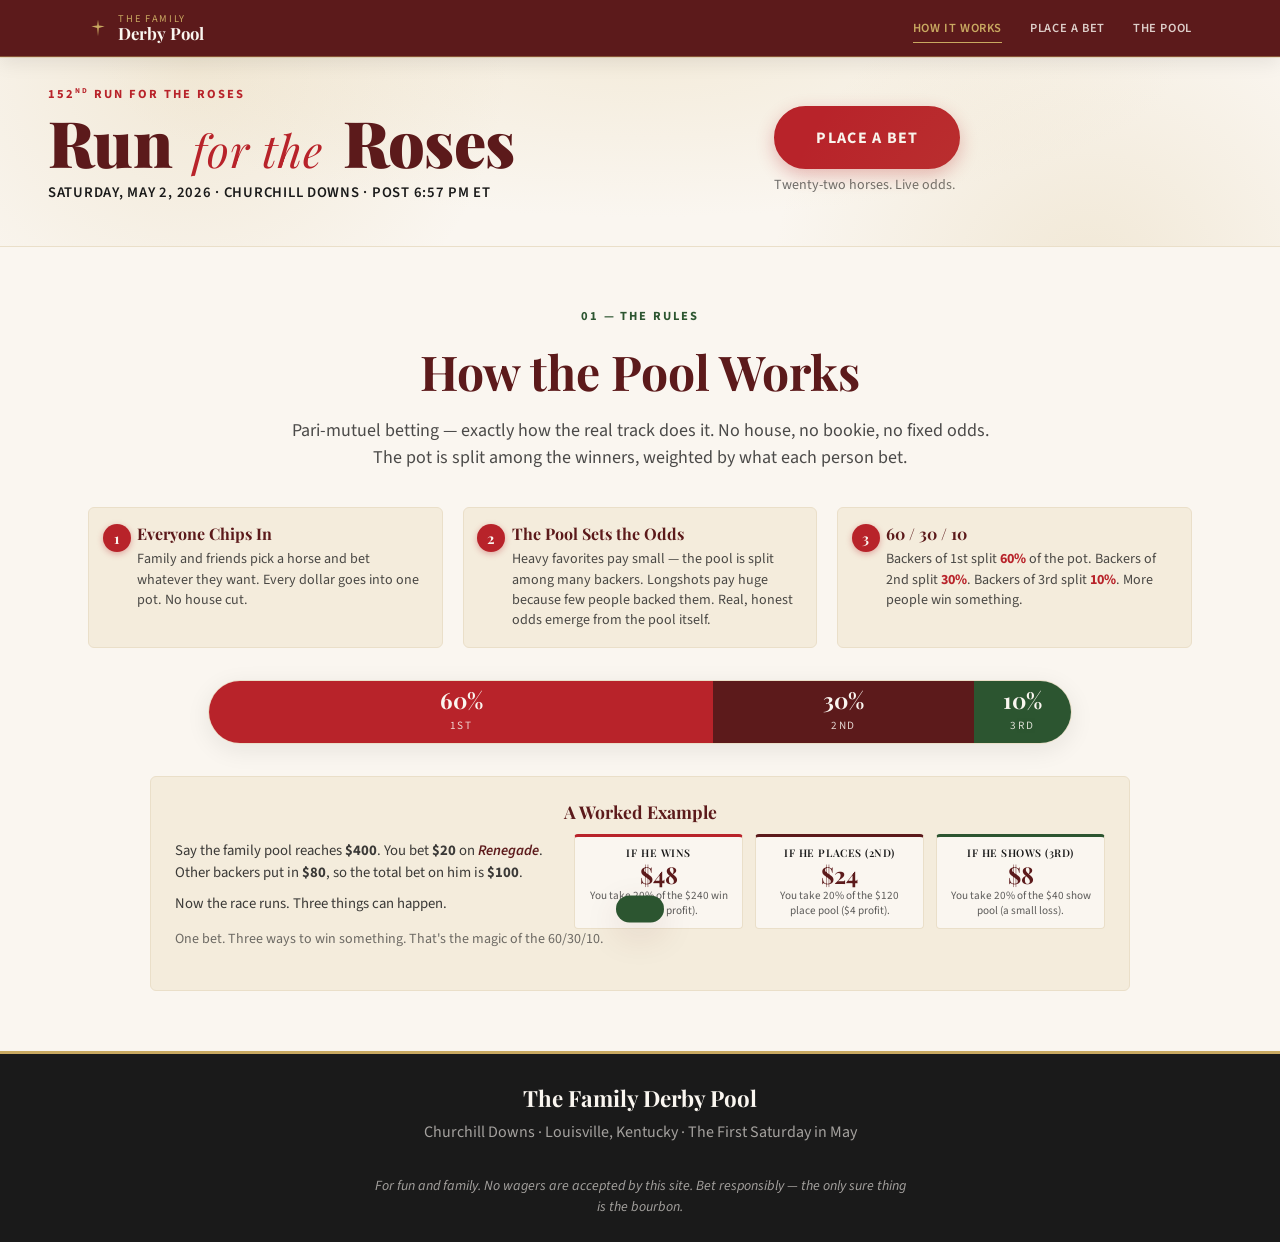
==== index.html @ ee09a015 "Initial commit: 152nd Run for the Roses family pool Three-page site for friends and family to bet on" ====
<!DOCTYPE html>
<html lang="en">
<head>
  <meta charset="UTF-8" />
  <meta name="viewport" content="width=device-width, initial-scale=1.0" />
  <title>The Family Derby Pool · 152nd Run for the Roses</title>
  <meta name="description" content="The Family &amp; Friends Kentucky Derby pool. Pari-mutuel betting with a 60/30/10 split across win, place, and show." />
  <link rel="preconnect" href="https://fonts.googleapis.com" />
  <link rel="preconnect" href="https://fonts.gstatic.com" crossorigin />
  <link
    href="https://fonts.googleapis.com/css2?family=Playfair+Display:ital,wght@0,400;0,700;0,900;1,400&family=Source+Sans+3:wght@400;600;700&display=swap"
    rel="stylesheet"
  />
  <link rel="stylesheet" href="styles.css" />
</head>
<body data-page="how">
  <header class="site-nav">
    <div class="nav-inner">
      <a href="index.html" class="brand" aria-label="Family Derby Pool home">
        <span class="brand-mark" aria-hidden="true">
          <svg viewBox="0 0 24 24" width="20" height="20"><path d="M12 2 L13 9 L20 10 L13 12 L12 22 L11 12 L4 10 L11 9 Z" fill="currentColor"/></svg>
        </span>
        <span class="brand-text">
          <span class="brand-line-1">The Family</span>
          <span class="brand-line-2">Derby Pool</span>
        </span>
      </a>
      <nav class="primary-nav">
        <a href="index.html" aria-current="page">How It Works</a>
        <a href="field.html">Place a Bet</a>
        <a href="pool.html">The Pool</a>
      </nav>
    </div>
  </header>

  <main id="top">
    <section class="hero">
      <div class="hero-inner">
        <div class="hero-text">
          <p class="eyebrow">152<sup>nd</sup> Run for the Roses</p>
          <h1 class="hero-title">Run <span class="hero-amp">for the</span> Roses</h1>
          <p class="hero-sub">Saturday, May 2, 2026 · Churchill Downs · Post 6:57 PM ET</p>
        </div>
        <aside class="hero-aside">
          <a href="field.html" class="btn btn-primary btn-hero-cta">Place a Bet</a>
          <p class="muted small hero-cta-sub">Twenty-two horses. Live odds.</p>
        </aside>
      </div>
    </section>

    <section id="how-it-works" class="section how-it-works">
      <div class="section-head">
        <p class="kicker">01 — The Rules</p>
        <h2>How the Pool Works</h2>
        <p class="lede">Pari-mutuel betting — exactly how the real track does it. No house, no bookie, no fixed odds. The pot is split among the winners, weighted by what each person bet.</p>
      </div>

      <div class="explainer-grid">
        <article class="explainer-card">
          <span class="step-num">1</span>
          <h3>Everyone Chips In</h3>
          <p>Family and friends pick a horse and bet whatever they want. Every dollar goes into one pot. No house cut.</p>
        </article>
        <article class="explainer-card">
          <span class="step-num">2</span>
          <h3>The Pool Sets the Odds</h3>
          <p>Heavy favorites pay small — the pool is split among many backers. Longshots pay huge because few people backed them. Real, honest odds emerge from the pool itself.</p>
        </article>
        <article class="explainer-card">
          <span class="step-num">3</span>
          <h3>60 / 30 / 10</h3>
          <p>Backers of 1st split <strong>60%</strong> of the pot. Backers of 2nd split <strong>30%</strong>. Backers of 3rd split <strong>10%</strong>. More people win something.</p>
        </article>
      </div>

      <div class="split-viz" aria-hidden="true">
        <div class="split-bar">
          <div class="split-seg seg-win">  <span>60%</span><em>1st</em></div>
          <div class="split-seg seg-place"><span>30%</span><em>2nd</em></div>
          <div class="split-seg seg-show"> <span>10%</span><em>3rd</em></div>
        </div>
      </div>

      <div class="worked-example">
        <h3>A Worked Example</h3>
        <div class="example-grid">
          <div class="example-text">
            <p>Say the family pool reaches <strong>$400</strong>. You bet <strong>$20</strong> on <em>Renegade</em>. Other backers put in <strong>$80</strong>, so the total bet on him is <strong>$100</strong>.</p>
            <p class="muted">Now the race runs. Three things can happen.</p>
          </div>
          <div class="example-cards">
            <div class="result-card win">
              <h4>If he wins</h4>
              <p class="result-amount">$48</p>
              <p class="result-detail">You take 20% of the $240 win pool ($28 profit).</p>
            </div>
            <div class="result-card place">
              <h4>If he places (2nd)</h4>
              <p class="result-amount">$24</p>
              <p class="result-detail">You take 20% of the $120 place pool ($4 profit).</p>
            </div>
            <div class="result-card show">
              <h4>If he shows (3rd)</h4>
              <p class="result-amount">$8</p>
              <p class="result-detail">You take 20% of the $40 show pool (a small loss).</p>
            </div>
          </div>
        </div>
        <p class="muted small">One bet. Three ways to win something. That's the magic of the 60/30/10.</p>
      </div>

    </section>
  </main>

  <footer class="site-footer">
    <div class="footer-inner">
      <div class="footer-brand">
        <p class="footer-title">The Family Derby Pool</p>
        <p class="muted">Churchill Downs · Louisville, Kentucky · The First Saturday in May</p>
      </div>
      <p class="muted small footer-fine">For fun and family. No wagers are accepted by this site. Bet responsibly — the only sure thing is the bourbon.</p>
    </div>
  </footer>

  <div class="toast" id="toast" role="status" aria-live="polite"></div>

  <script src="script.js"></script>
</body>
</html>
---- styles.css ----
/* ==========================================================================
   The Family Derby Pool — styles
   Brand tokens from the Kentucky Derby Style Guide v1.0
   ========================================================================== */

:root {
  --derby-red:   #B8232A;
  --burgundy:    #5C1A1B;
  --champagne:   #C9A961;
  --bluegrass:   #2C5530;
  --cream:       #FAF6F0;
  --charcoal:    #1A1A1A;

  --cream-warm:  #F4ECDC;
  --cream-edge:  #EADFC9;
  --champagne-soft: #E8D9A8;

  --serif:  "Playfair Display", "Times New Roman", serif;
  --sans:   "Source Sans 3", "Source Sans Pro", -apple-system, BlinkMacSystemFont, "Segoe UI", sans-serif;

  --shadow-soft: 0 6px 24px rgba(26, 26, 26, 0.08);
  --shadow-card: 0 12px 36px rgba(92, 26, 27, 0.12);

  --r-pill: 999px;
  --r-card: 6px;
  --tracking-caps: 0.05em;
  --tracking-wide: 0.16em;

  --container: 1200px;
}

/* --- Reset --------------------------------------------------------------- */
* { box-sizing: border-box; }
*::before, *::after { box-sizing: border-box; }
html, body { margin: 0; padding: 0; }
img, svg { display: block; max-width: 100%; }
button { font: inherit; cursor: pointer; }
input, select, textarea { font: inherit; color: inherit; }
a { color: inherit; }
[hidden] { display: none !important; }

html { scroll-behavior: smooth; }

body {
  font-family: var(--sans);
  font-size: 16px;
  line-height: 1.5;
  color: var(--charcoal);
  background: var(--cream);
  -webkit-font-smoothing: antialiased;
  -moz-osx-font-smoothing: grayscale;
}

/* --- Type ---------------------------------------------------------------- */
h1, h2, h3, h4 {
  font-family: var(--serif);
  font-weight: 700;
  color: var(--burgundy);
  margin: 0;
  line-height: 1.15;
}
h1 { font-size: clamp(3rem, 8vw, 6.5rem); }
h2 { font-size: clamp(1.75rem, 4vw, 3rem); line-height: 1.25; }
h3 { font-size: clamp(1.25rem, 2vw, 1.6rem); line-height: 1.3; }
h4 { font-size: 1.1rem; }

p { margin: 0 0 1rem; }

.eyebrow,
.kicker {
  font-family: var(--sans);
  font-weight: 700;
  font-size: 0.78rem;
  letter-spacing: var(--tracking-wide);
  text-transform: uppercase;
  color: var(--derby-red);
  margin: 0 0 1rem;
}

.kicker { color: var(--bluegrass); }

.muted   { color: rgba(26, 26, 26, 0.62); }
.small   { font-size: 0.875rem; line-height: 1.5; }

/* --- Layout helpers ------------------------------------------------------ */
.section {
  padding: clamp(2.25rem, 5vw, 3.75rem) clamp(1.25rem, 4vw, 3rem);
  max-width: var(--container);
  margin: 0 auto;
}
.section-head {
  max-width: 720px;
  margin: 0 auto clamp(1.5rem, 3vw, 2.25rem);
  text-align: center;
}
.section-head .lede {
  font-size: 1.125rem;
  color: rgba(26, 26, 26, 0.78);
  margin-top: 1rem;
}
.section-head.light .kicker { color: var(--champagne); }
.section-head.light h2     { color: var(--cream); }
.section-head.light .lede  { color: rgba(250, 246, 240, 0.82); }

/* --- Buttons ------------------------------------------------------------- */
.btn {
  display: inline-flex;
  align-items: center;
  justify-content: center;
  padding: 0.95rem 1.85rem;
  border-radius: var(--r-pill);
  font-family: var(--sans);
  font-weight: 700;
  font-size: 0.875rem;
  letter-spacing: var(--tracking-caps);
  text-transform: uppercase;
  text-decoration: none;
  border: 2px solid transparent;
  transition: transform 120ms ease, background 200ms ease, color 200ms ease, border-color 200ms ease, box-shadow 200ms ease;
  white-space: nowrap;
}
.btn:active { transform: translateY(1px); }

.btn-primary {
  background: var(--derby-red);
  color: var(--cream);
  border-color: var(--derby-red);
}
.btn-primary:hover {
  background: var(--burgundy);
  border-color: var(--burgundy);
  box-shadow: var(--shadow-soft);
}

.btn-secondary {
  background: transparent;
  color: var(--burgundy);
  border-color: var(--burgundy);
}
.btn-secondary:hover {
  background: var(--burgundy);
  color: var(--cream);
}

.btn-ghost {
  background: transparent;
  color: var(--burgundy);
  border-color: rgba(92, 26, 27, 0.25);
}
.btn-ghost:hover {
  border-color: var(--burgundy);
  color: var(--burgundy);
}
.btn-ghost.small {
  padding: 0.55rem 1.1rem;
  font-size: 0.78rem;
}

/* --- Site Nav ------------------------------------------------------------ */
.site-nav {
  position: sticky;
  top: 0;
  z-index: 50;
  background: var(--burgundy);
  color: var(--cream);
  border-bottom: 1px solid rgba(201, 169, 97, 0.4);
  box-shadow: 0 1px 0 rgba(201, 169, 97, 0.25), 0 6px 18px rgba(0,0,0,0.08);
}
.nav-inner {
  max-width: var(--container);
  margin: 0 auto;
  padding: 0.85rem clamp(1rem, 4vw, 3rem);
  display: flex;
  align-items: center;
  justify-content: space-between;
  gap: 1.5rem;
}
.brand {
  display: inline-flex;
  align-items: center;
  gap: 0.65rem;
  text-decoration: none;
  color: var(--cream);
}
.brand-mark {
  color: var(--champagne);
  display: inline-flex;
}
.brand-text {
  display: inline-flex;
  flex-direction: column;
  line-height: 1.05;
}
.brand-line-1 {
  font-family: var(--sans);
  font-size: 0.65rem;
  letter-spacing: var(--tracking-wide);
  text-transform: uppercase;
  color: var(--champagne);
}
.brand-line-2 {
  font-family: var(--serif);
  font-size: 1.05rem;
  font-weight: 700;
}

.primary-nav {
  display: flex;
  gap: 1.75rem;
}
.primary-nav a {
  text-decoration: none;
  font-size: 0.78rem;
  font-weight: 600;
  letter-spacing: var(--tracking-caps);
  text-transform: uppercase;
  color: rgba(250, 246, 240, 0.82);
  position: relative;
  padding: 0.25rem 0;
  transition: color 180ms ease;
}
.primary-nav a:hover { color: var(--champagne); }
.primary-nav a[aria-current="page"] { color: var(--champagne); }
.primary-nav a::after {
  content: "";
  position: absolute;
  left: 0; right: 0;
  bottom: -2px;
  height: 1px;
  background: var(--champagne);
  transform: scaleX(0);
  transform-origin: center;
  transition: transform 200ms ease;
}
.primary-nav a:hover::after,
.primary-nav a[aria-current="page"]::after { transform: scaleX(1); }

@media (max-width: 720px) {
  .primary-nav { display: none; }
}

/* --- Hero ---------------------------------------------------------------- */
.hero {
  position: relative;
  background: radial-gradient(ellipse at top, var(--cream-warm) 0%, var(--cream) 60%);
  padding: clamp(1rem, 3vw, 1.75rem) clamp(1.25rem, 4vw, 3rem);
  overflow: hidden;
  border-bottom: 1px solid var(--cream-edge);
}
.hero::before, .hero::after {
  content: "";
  position: absolute;
  pointer-events: none;
  background:
    radial-gradient(circle at center, rgba(201, 169, 97, 0.18) 0%, transparent 70%);
  width: 50vw;
  height: 50vw;
  border-radius: 50%;
}
.hero::before { top: -25vw; left: -10vw; }
.hero::after  { bottom: -28vw; right: -10vw; }

.hero-inner {
  position: relative;
  max-width: var(--container);
  margin: 0 auto;
  display: grid;
  grid-template-columns: 1fr;
  gap: 1.25rem;
  align-items: center;
  text-align: center;
}
@media (min-width: 760px) {
  .hero-inner {
    grid-template-columns: 1.5fr 1fr;
    gap: 2.5rem;
    text-align: left;
  }
  .hero-text { text-align: left; }
  .hero-aside { text-align: center; }
}
.hero .eyebrow { color: var(--derby-red); margin-bottom: 0.4rem; }
.hero .eyebrow sup { font-size: 0.6em; vertical-align: super; }

.hero-title {
  font-family: var(--serif);
  font-weight: 900;
  font-size: clamp(2.25rem, 6vw, 4rem);
  line-height: 1;
  color: var(--burgundy);
  letter-spacing: -0.01em;
  margin: 0;
}
.hero-amp {
  font-style: italic;
  font-weight: 400;
  color: var(--derby-red);
  font-size: 0.7em;
  letter-spacing: 0.02em;
  display: inline-block;
  padding: 0 0.15em;
}

.hero-sub {
  font-family: var(--sans);
  font-size: clamp(0.78rem, 1.3vw, 0.92rem);
  letter-spacing: var(--tracking-caps);
  text-transform: uppercase;
  color: var(--charcoal);
  font-weight: 600;
  margin: 0.5rem 0 0.85rem;
}

/* Ornament */
.ornament {
  display: inline-flex;
  align-items: center;
  gap: 0.75rem;
  margin: 1.5rem auto 0;
  color: var(--champagne);
}
.ornament span {
  display: block;
  width: 60px;
  height: 1px;
  background: currentColor;
}
.ornament i {
  display: block;
  width: 6px;
  height: 6px;
  background: currentColor;
  border-radius: 50%;
  transform: rotate(45deg);
}

/* Countdown */
.countdown {
  display: inline-flex;
  gap: 0.25rem;
  padding: 0.45rem 0.6rem;
  background: var(--burgundy);
  color: var(--cream);
  border-radius: 4px;
  border: 1px solid var(--champagne);
}
.cd-cell {
  min-width: 38px;
  text-align: center;
  padding: 0.05rem 0.4rem;
  border-right: 1px solid rgba(201, 169, 97, 0.35);
}
.cd-cell:last-child { border-right: none; }
.cd-num {
  display: block;
  font-family: var(--serif);
  font-weight: 700;
  font-size: 1.25rem;
  color: var(--champagne);
  font-variant-numeric: tabular-nums;
  line-height: 1;
}
.cd-label {
  display: block;
  font-size: 0.55rem;
  font-weight: 600;
  letter-spacing: var(--tracking-wide);
  text-transform: uppercase;
  color: rgba(250, 246, 240, 0.7);
  margin-top: 0.2rem;
}
.post-time {
  font-size: 0.68rem;
  letter-spacing: var(--tracking-wide);
  text-transform: uppercase;
  color: var(--bluegrass);
  font-weight: 700;
  margin: 0.4rem 0 0;
}

.cta-row {
  display: inline-flex;
  flex-wrap: wrap;
  gap: 0.85rem;
  justify-content: center;
}

/* Hero right-column CTA (replaces countdown) */
.hero-aside { display: flex; flex-direction: column; align-items: center; gap: 0.4rem; }
.btn-hero-cta {
  font-size: 1rem;
  padding: 1.1rem 2.5rem;
  letter-spacing: 0.08em;
  box-shadow: 0 6px 18px rgba(184, 35, 42, 0.3);
}
.btn-hero-cta:hover { box-shadow: 0 8px 22px rgba(184, 35, 42, 0.4); }
.hero-cta-sub { margin: 0; }
@media (min-width: 760px) {
  .hero-aside { align-items: flex-start; }
}

/* --- Event strip (slim sub-page banner) -------------------------------- */
.event-strip {
  background: var(--burgundy);
  color: var(--champagne);
  text-align: center;
  margin: 0;
  padding: 0.45rem 1rem;
  font-size: 0.7rem;
  font-weight: 700;
  letter-spacing: var(--tracking-wide);
  text-transform: uppercase;
  border-bottom: 1px solid rgba(201, 169, 97, 0.5);
}
.event-strip sup { font-size: 0.7em; }

.pane-title {
  font-family: var(--serif);
  font-size: 1.5rem;
  font-weight: 700;
  color: var(--burgundy);
  margin: 0 0 0.85rem;
  line-height: 1.1;
}
.pane-title .pane-sub {
  font-family: var(--sans);
  font-size: 0.78rem;
  font-weight: 600;
  color: rgba(26, 26, 26, 0.55);
  letter-spacing: 0;
  text-transform: none;
  display: block;
  margin-top: 0.15rem;
}

/* --- Pool page layout --------------------------------------------------- */
.pool-section { background: var(--cream); }
.pool-inner {
  max-width: 980px;
  margin: 0 auto;
  padding: clamp(1rem, 3vw, 1.75rem) clamp(1rem, 3vw, 2rem);
}
.pool-head {
  margin-bottom: 1rem;
  display: flex;
  flex-direction: column;
  gap: 0.2rem;
}
.pool-head h1 {
  font-family: var(--serif);
  font-weight: 700;
  font-size: clamp(1.6rem, 3vw, 2.1rem);
  color: var(--burgundy);
  margin: 0;
  line-height: 1.1;
}
.pool-head .muted { margin: 0; }

.ledger-head {
  display: flex;
  align-items: center;
  justify-content: space-between;
  gap: 0.75rem;
  flex-wrap: wrap;
  margin-bottom: 0.65rem;
}
.ledger-head h2 {
  font-family: var(--serif);
  font-size: 1.15rem;
  font-weight: 700;
  color: var(--burgundy);
  margin: 0;
}

/* --- Page header (field.html, pool.html) -------------------------------- */
.page-header {
  background: radial-gradient(ellipse at top, var(--cream-warm) 0%, var(--cream) 70%);
  padding: clamp(1.5rem, 4vw, 2.5rem) clamp(1.25rem, 4vw, 3rem) clamp(1rem, 3vw, 1.75rem);
  text-align: center;
  border-bottom: 1px solid var(--cream-edge);
}
.page-header--compact {
  padding: clamp(1rem, 3vw, 1.75rem) clamp(1.25rem, 4vw, 3rem) clamp(0.75rem, 2vw, 1.25rem);
}
.page-header--compact h1 { font-size: clamp(1.85rem, 4vw, 2.6rem); margin-bottom: 0.4rem; }
.page-header--compact .lede { font-size: 0.95rem; }
.page-header--compact .kicker { margin-bottom: 0.4rem; font-size: 0.7rem; }
.page-header-inner {
  max-width: 720px;
  margin: 0 auto;
}
.page-header .kicker {
  color: var(--derby-red);
  margin-bottom: 0.65rem;
}
.page-header .kicker sup { font-size: 0.6em; vertical-align: super; }
.page-header h1 {
  font-family: var(--serif);
  font-weight: 700;
  font-size: clamp(2.25rem, 5.5vw, 3.5rem);
  line-height: 1.1;
  color: var(--burgundy);
  margin: 0 0 0.85rem;
}
.page-header .lede {
  font-size: clamp(1rem, 1.6vw, 1.125rem);
  color: rgba(26, 26, 26, 0.78);
  margin: 0;
}

/* --- Next-page CTA blocks ----------------------------------------------- */
.next-page-cta {
  text-align: center;
  margin-top: clamp(2.5rem, 6vw, 4rem);
}
.next-page-cta .btn { margin-bottom: 0.65rem; }
.next-page-cta p { margin: 0; }
.next-page-cta .on-dark { color: var(--cream); border-color: rgba(250, 246, 240, 0.5); }
.next-page-cta .on-dark:hover { background: var(--cream); color: var(--burgundy); border-color: var(--cream); }
.next-page-cta p.on-dark { color: rgba(250, 246, 240, 0.62); }

/* --- How it works -------------------------------------------------------- */
.how-it-works { background: var(--cream); }

.explainer-grid {
  display: grid;
  grid-template-columns: repeat(auto-fit, minmax(260px, 1fr));
  gap: 1.25rem;
  margin-bottom: 2rem;
}
.explainer-card {
  position: relative;
  padding: 1rem 1rem 1rem 3rem;
  background: var(--cream-warm);
  border: 1px solid var(--cream-edge);
  border-radius: var(--r-card);
  transition: transform 150ms ease, box-shadow 150ms ease, border-color 150ms ease;
}
.explainer-card:hover {
  transform: translateY(-2px);
  box-shadow: var(--shadow-soft);
  border-color: var(--champagne-soft);
}
.explainer-card .step-num {
  position: absolute;
  top: 1rem;
  left: 0.85rem;
  width: 28px;
  height: 28px;
  border-radius: 50%;
  background: var(--derby-red);
  color: var(--cream);
  display: inline-flex;
  align-items: center;
  justify-content: center;
  font-family: var(--serif);
  font-weight: 700;
  font-size: 0.9rem;
  box-shadow: 0 2px 6px rgba(184, 35, 42, 0.35);
}
.explainer-card h3 {
  margin: 0 0 0.25rem;
  color: var(--burgundy);
  font-size: 1rem;
}
.explainer-card p  { color: rgba(26, 26, 26, 0.78); margin: 0; font-size: 0.88rem; line-height: 1.45; }
.explainer-card strong { color: var(--derby-red); }

/* Split visualization */
.split-viz { margin: 0 auto 2rem; max-width: 880px; padding: 0 0.5rem; }
.split-bar {
  display: flex;
  height: 64px;
  border-radius: var(--r-pill);
  overflow: hidden;
  box-shadow: var(--shadow-soft);
  border: 1px solid var(--cream-edge);
}
.split-seg {
  display: flex;
  flex-direction: column;
  justify-content: center;
  align-items: center;
  color: var(--cream);
  position: relative;
  padding: 0 0.5rem;
  overflow: hidden;
}
.split-seg span {
  font-family: var(--serif);
  font-weight: 700;
  font-size: clamp(1rem, 4vw, 1.4rem);
  line-height: 1;
}
.split-seg em {
  font-style: normal;
  font-size: 0.7rem;
  letter-spacing: var(--tracking-wide);
  text-transform: uppercase;
  margin-top: 0.4rem;
  opacity: 0.85;
}
.seg-win   { flex: 6; background: var(--derby-red); min-width: 70px; }
.seg-place { flex: 3; background: var(--burgundy);  min-width: 60px; }
.seg-show  { flex: 1; background: var(--bluegrass); min-width: 56px; }

/* Worked example */
.worked-example {
  background: var(--cream-warm);
  border: 1px solid var(--cream-edge);
  border-radius: var(--r-card);
  padding: clamp(1rem, 2.5vw, 1.5rem);
  max-width: 980px;
  margin: 0 auto;
}
.worked-example h3 { margin-bottom: 0.65rem; text-align: center; font-size: 1.1rem; }
.example-grid {
  display: grid;
  grid-template-columns: 1fr;
  gap: 0.85rem;
  align-items: center;
}
@media (min-width: 760px) {
  .example-grid { grid-template-columns: 1fr 1.4fr; gap: 1.25rem; }
}
.example-text p { font-size: 0.92rem; color: rgba(26, 26, 26, 0.85); margin-bottom: 0.5rem; }
.example-text em { font-style: italic; color: var(--burgundy); font-weight: 600; }
.example-cards {
  display: grid;
  grid-template-columns: repeat(3, 1fr);
  gap: 0.75rem;
}
@media (max-width: 540px) {
  .example-cards { grid-template-columns: 1fr; }
}
.result-card {
  background: var(--cream);
  border: 1px solid var(--cream-edge);
  border-top: 3px solid var(--charcoal);
  border-radius: 4px;
  padding: 0.6rem 0.65rem;
  text-align: center;
}
.result-card.win   { border-top-color: var(--derby-red); }
.result-card.place { border-top-color: var(--burgundy); }
.result-card.show  { border-top-color: var(--bluegrass); }
.result-card h4 {
  color: var(--charcoal);
  font-size: 0.66rem;
  letter-spacing: var(--tracking-caps);
  text-transform: uppercase;
  font-weight: 600;
  margin-bottom: 0.25rem;
}
.result-amount {
  font-family: var(--serif);
  font-weight: 700;
  font-size: 1.45rem;
  color: var(--burgundy);
  margin: 0.1rem 0 0.2rem;
  font-variant-numeric: tabular-nums;
  line-height: 1;
}
.result-detail {
  font-size: 0.7rem;
  color: rgba(26, 26, 26, 0.7);
  margin: 0;
  line-height: 1.3;
}

/* --- The Field ----------------------------------------------------------- */
.field-section { background: var(--cream); }

.horse-grid {
  display: grid;
  grid-template-columns: repeat(auto-fill, minmax(245px, 1fr));
  gap: 0.85rem;
}
.field-pane .horse-grid {
  grid-template-columns: repeat(auto-fill, minmax(260px, 1fr));
}

.horse-card {
  position: relative;
  background: var(--cream-warm);
  border: 1px solid var(--cream-edge);
  border-radius: var(--r-card);
  padding: 0.7rem 0.85rem;
  transition: transform 150ms ease, box-shadow 150ms ease, border-color 150ms ease, background 150ms ease;
  display: grid;
  grid-template-columns: auto auto 1fr auto auto;
  align-items: center;
  column-gap: 0.65rem;
  row-gap: 0.05rem;
  cursor: pointer;
  user-select: none;
}
.horse-card .horse-name   { grid-column: 3; }
.horse-card .odds-ml      { grid-column: 4; }
.horse-card .odds-live    { grid-column: 5; }
.horse-card .horse-details{ grid-column: 1 / -1; display: none; }
.horse-card.is-picked .horse-details { display: block; }

/* Card details revealed when a card is picked */
.horse-details {
  margin-top: 0.55rem;
  padding-top: 0.55rem;
  border-top: 1px dashed var(--cream-edge);
}
.hd-row { margin: 0 0 0.6rem; }
.hd-row .hd-line {
  font-size: 0.88rem;
  font-weight: 600;
  color: var(--charcoal);
  line-height: 1.3;
}
.hd-row .hd-line .hd-label {
  display: inline-block;
  width: 4.25rem;
  font-family: var(--sans);
  font-size: 0.55rem;
  font-weight: 700;
  letter-spacing: var(--tracking-wide);
  text-transform: uppercase;
  color: rgba(26, 26, 26, 0.55);
  vertical-align: 1px;
  margin-right: 0.25rem;
}
.hd-row .hd-note {
  margin: 0.2rem 0 0 4.5rem;
  font-size: 0.78rem;
  font-weight: 400;
  color: rgba(26, 26, 26, 0.7);
  line-height: 1.45;
}
.hd-funfact {
  margin: 0;
  padding-top: 0.55rem;
  border-top: 1px dashed var(--cream-edge);
  font-size: 0.8rem;
  font-style: italic;
  color: rgba(26, 26, 26, 0.72);
  line-height: 1.45;
}
.hd-funfact {
  font-style: italic;
  color: rgba(26, 26, 26, 0.72);
  margin: 0;
  padding-top: 0.5rem;
  border-top: 1px dashed var(--cream-edge);
}
.hd-label {
  display: inline-block;
  font-family: var(--sans);
  font-size: 0.55rem;
  font-weight: 700;
  letter-spacing: var(--tracking-wide);
  text-transform: uppercase;
  color: rgba(26, 26, 26, 0.55);
  margin-right: 0.4rem;
  vertical-align: 1px;
}
.hd-section {
  margin: 0 0 0.5rem;
  padding-left: 0.65rem;
  border-left: 2px solid var(--cream-edge);
}
.hd-section.hd-likes    { border-left-color: var(--bluegrass); }
.hd-section.hd-concerns { border-left-color: var(--derby-red); }
.hd-section-label {
  display: block;
  font-family: var(--sans);
  font-size: 0.55rem;
  font-weight: 700;
  letter-spacing: var(--tracking-wide);
  text-transform: uppercase;
  margin-bottom: 0.15rem;
}
.hd-likes    .hd-section-label { color: var(--bluegrass); }
.hd-concerns .hd-section-label { color: var(--derby-red); }
.hd-section p {
  margin: 0;
  font-size: 0.8rem;
  line-height: 1.45;
  color: var(--charcoal);
}

/* Inline tag pill on the horse name row (e.g., "Co-second choice") */
.horse-tag {
  display: inline-block;
  margin-left: 0.4rem;
  padding: 0.12rem 0.45rem;
  background: var(--champagne);
  color: var(--charcoal);
  font-family: var(--sans);
  font-size: 0.55rem;
  font-weight: 700;
  letter-spacing: var(--tracking-wide);
  text-transform: uppercase;
  border-radius: var(--r-pill);
  vertical-align: 2px;
  white-space: nowrap;
}

.odds-col {
  display: flex;
  flex-direction: column;
  align-items: center;
  gap: 0.1rem;
  min-width: 46px;
  padding: 0 0.25rem;
}
.odds-col .odds-value {
  font-family: var(--serif);
  font-weight: 700;
  font-size: 1rem;
  line-height: 1;
  font-variant-numeric: tabular-nums;
}
.odds-col .odds-label {
  font-family: var(--sans);
  font-size: 0.55rem;
  font-weight: 700;
  letter-spacing: var(--tracking-wide);
  text-transform: uppercase;
  color: rgba(26, 26, 26, 0.45);
}
.odds-ml { border-right: 1px solid var(--cream-edge); }
.odds-ml .odds-value   { color: var(--derby-red); }
.odds-live .odds-value { color: rgba(26, 26, 26, 0.35); }
.odds-live[data-state="active"]   .odds-value { color: var(--bluegrass); }
.odds-live[data-state="favored"]  .odds-value { color: var(--derby-red); }
.odds-live[data-state="longshot"] .odds-value { color: var(--burgundy); }
.horse-card::after {
  content: "Tap to Pick";
  position: absolute;
  top: -10px;
  left: 0.6rem;
  background: var(--derby-red);
  color: var(--cream);
  font-family: var(--sans);
  font-weight: 700;
  font-size: 0.6rem;
  letter-spacing: var(--tracking-wide);
  text-transform: uppercase;
  padding: 0.2rem 0.55rem;
  border-radius: var(--r-pill);
  opacity: 0;
  transform: translateY(2px);
  transition: opacity 180ms ease, transform 180ms ease;
  pointer-events: none;
  z-index: 2;
}
.horse-card:hover {
  transform: translateY(-2px);
  box-shadow: var(--shadow-card);
  border-color: var(--derby-red);
}
.horse-card:hover::after,
.horse-card:focus-visible::after {
  opacity: 1;
  transform: translateY(0);
}
.horse-card:focus-visible {
  outline: 2px solid var(--derby-red);
  outline-offset: 3px;
}
.horse-card.is-picked {
  border-color: var(--derby-red);
  border-width: 2px;
  padding: calc(0.7rem - 1px) calc(0.85rem - 1px);
  background: linear-gradient(180deg, rgba(184, 35, 42, 0.08), transparent 40%), var(--cream-warm);
}
.horse-card.is-picked::after {
  content: "✓ Picked";
  opacity: 1;
  transform: translateY(0);
  background: var(--bluegrass);
}
.horse-card.is-picked:hover::after { content: "✓ Picked"; }
.horse-card.is-favorite {
  border-color: var(--champagne);
  background:
    linear-gradient(180deg, rgba(201, 169, 97, 0.1), transparent 35%),
    var(--cream-warm);
}
.horse-card.is-favorite::before {
  content: "Morning-Line Favorite";
  position: absolute;
  top: -10px;
  left: 14px;
  background: var(--champagne);
  color: var(--charcoal);
  font-size: 0.6rem;
  font-weight: 700;
  letter-spacing: var(--tracking-wide);
  text-transform: uppercase;
  padding: 0.25rem 0.55rem;
  border-radius: var(--r-pill);
  z-index: 1;
}

.horse-post {
  width: 30px;
  height: 30px;
  display: inline-flex;
  align-items: center;
  justify-content: center;
  background: var(--burgundy);
  color: var(--cream);
  font-family: var(--serif);
  font-weight: 700;
  font-size: 0.95rem;
  border-radius: 4px;
  box-shadow: inset 0 0 0 1px rgba(201, 169, 97, 0.4);
  align-self: center;
}
.horse-silks {
  width: 8px;
  height: 30px;
  border-radius: 2px;
  background: linear-gradient(180deg, var(--silks-a, #ccc) 50%, var(--silks-b, #888) 50%);
  align-self: center;
}
.horse-name {
  font-family: var(--serif);
  font-weight: 700;
  font-size: 1rem;
  line-height: 1.15;
  color: var(--burgundy);
  margin: 0;
}
.horse-credits {
  margin: 0;
  font-size: 0.72rem;
  color: rgba(26, 26, 26, 0.6);
  line-height: 1.2;
  white-space: nowrap;
  overflow: hidden;
  text-overflow: ellipsis;
}
.horse-credits .sep { color: var(--champagne); padding: 0 0.15rem; }

/* Country flag inline next to a name */
.flag {
  display: inline-block;
  font-family: "Apple Color Emoji", "Segoe UI Emoji", "Noto Color Emoji", system-ui, sans-serif;
  font-size: 0.95em;
  vertical-align: -1px;
  margin-right: 0.05em;
  line-height: 1;
}
.horse-odds-stack {
  display: flex;
  flex-direction: column;
  align-items: flex-end;
  gap: 0.15rem;
  flex-shrink: 0;
}
.horse-odds {
  font-family: var(--serif);
  font-weight: 700;
  font-size: 1.1rem;
  color: var(--derby-red);
  font-variant-numeric: tabular-nums;
  white-space: nowrap;
  line-height: 1;
}
.horse-live-odds {
  display: inline-flex;
  align-items: center;
  gap: 0.35rem;
  font-size: 0.66rem;
  white-space: nowrap;
  line-height: 1;
}
.horse-live-odds .live-label {
  font-family: var(--sans);
  font-weight: 700;
  letter-spacing: var(--tracking-wide);
  text-transform: uppercase;
  color: rgba(26, 26, 26, 0.42);
}
.horse-live-odds .live-value {
  font-family: var(--serif);
  font-weight: 700;
  font-size: 0.9rem;
  font-variant-numeric: tabular-nums;
  color: var(--bluegrass);
  letter-spacing: 0;
  text-transform: none;
}
.horse-live-odds[data-state="open"] .live-value    { color: rgba(26, 26, 26, 0.35); }
.horse-live-odds[data-state="favored"] .live-value { color: var(--derby-red); }
.horse-live-odds[data-state="longshot"] .live-value{ color: var(--burgundy); }

.horse-meta {
  margin: 0;
  padding-top: 0.6rem;
  border-top: 1px solid var(--cream-edge);
  display: grid;
  grid-template-columns: auto 1fr;
  gap: 0.15rem 0.75rem;
  font-size: 0.85rem;
}
.horse-meta dt {
  font-size: 0.66rem;
  letter-spacing: var(--tracking-wide);
  text-transform: uppercase;
  color: rgba(26, 26, 26, 0.55);
  font-weight: 600;
  align-self: center;
}
.horse-meta dd {
  margin: 0;
  color: var(--charcoal);
  font-weight: 600;
}

/* --- Bet layout (Place a Bet page: form + field side-by-side) ----------- */
.bet-layout {
  max-width: var(--container);
  margin: 0 auto;
  padding: clamp(1rem, 3vw, 1.75rem) clamp(1rem, 3vw, 2rem) clamp(2rem, 4vw, 3rem);
  display: grid;
  grid-template-columns: 1fr;
  gap: 1.25rem;
  align-items: start;
}
@media (min-width: 720px) {
  .bet-layout {
    grid-template-columns: minmax(300px, 360px) 1fr;
    gap: 1.25rem;
  }
  .bet-pane {
    position: sticky;
    top: 60px; /* below sticky nav + event strip */
    align-self: start;
  }
}

.bet-shell {
  background: var(--cream-warm);
  border: 1px solid var(--cream-edge);
  border-top: 3px solid var(--champagne);
  border-radius: var(--r-card);
  padding: 1.25rem;
  box-shadow: var(--shadow-soft);
}

/* Field pane head (replaces section-head for the right column) */
.field-pane { min-width: 0; }
.pane-head {
  margin-bottom: 1rem;
  padding: 0 0.25rem;
}
.pane-head h2 {
  font-family: var(--serif);
  font-size: clamp(1.25rem, 2.4vw, 1.6rem);
  color: var(--burgundy);
  margin: 0 0 0.25rem;
}
.pane-head p { margin: 0; }

/* Old standalone bet-section, kept for safety if used elsewhere ---------- */
.bet-section {
  background: var(--cream);
}

.bet-form .form-row { margin-bottom: 0.75rem; }
.bet-form .form-row.two {
  display: grid;
  grid-template-columns: 1fr 7rem;
  gap: 0.75rem;
}
@media (max-width: 540px) {
  .bet-form .form-row.two { grid-template-columns: 1fr; }
}

.bet-form label {
  display: flex;
  flex-direction: column;
  gap: 0.4rem;
}
.bet-form .label {
  font-size: 0.7rem;
  font-weight: 700;
  letter-spacing: var(--tracking-wide);
  text-transform: uppercase;
  color: var(--burgundy);
}

.bet-form input[type="text"],
.bet-form input[type="number"],
.bet-form select {
  width: 100%;
  padding: 0.7rem 0.85rem;
  border: 1.5px solid var(--cream-edge);
  border-radius: 4px;
  background: var(--cream);
  font-size: 0.95rem;
  color: var(--charcoal);
  transition: border-color 150ms ease, box-shadow 150ms ease;
}
.bet-form input:focus,
.bet-form select:focus {
  outline: none;
  border-color: var(--derby-red);
  box-shadow: 0 0 0 3px rgba(184, 35, 42, 0.15);
}

.money-input {
  position: relative;
  display: block;
}
.money-mark {
  position: absolute;
  top: 50%;
  left: 1rem;
  transform: translateY(-50%);
  font-weight: 700;
  color: var(--burgundy);
  pointer-events: none;
}
.bet-form .money-input input { padding-left: 2rem; }

/* Bet preview */
.bet-preview {
  margin: 0.85rem 0;
  padding: 0.85rem;
  background: var(--cream);
  border: 1px solid var(--cream-edge);
  border-left: 3px solid var(--champagne);
  border-radius: 4px;
}
.preview-headline {
  margin: 0 0 0.6rem;
  font-family: var(--serif);
  font-weight: 700;
  font-size: 0.95rem;
  color: var(--burgundy);
}
.preview-grid {
  display: grid;
  grid-template-columns: repeat(3, 1fr);
  gap: 0.4rem;
  margin-top: 0.5rem;
}
.preview-cell {
  background: var(--cream-warm);
  border-radius: 4px;
  padding: 0.55rem 0.4rem;
  text-align: center;
  border-top: 2px solid;
}
.preview-cell.win   { border-top-color: var(--derby-red); }
.preview-cell.place { border-top-color: var(--burgundy); }
.preview-cell.show  { border-top-color: var(--bluegrass); }
.preview-cell .pc-label {
  display: block;
  font-size: 0.66rem;
  font-weight: 700;
  letter-spacing: var(--tracking-wide);
  text-transform: uppercase;
  color: rgba(26, 26, 26, 0.6);
  margin-bottom: 0.2rem;
}
.preview-cell .pc-value {
  font-family: var(--serif);
  font-weight: 700;
  font-size: 1.15rem;
  color: var(--burgundy);
  font-variant-numeric: tabular-nums;
  line-height: 1.1;
}
.preview-cell .pc-detail {
  display: block;
  font-size: 0.7rem;
  color: rgba(26, 26, 26, 0.6);
  margin-top: 0.15rem;
}

.bet-actions {
  display: flex;
  flex-wrap: wrap;
  gap: 0.5rem;
  margin-top: 0.75rem;
}
.bet-actions .btn { flex: 1; min-width: 130px; padding: 0.75rem 1rem; font-size: 0.78rem; }

/* --- Pool ---------------------------------------------------------------- */
.pool-section { background: var(--cream); }

.stats-row {
  display: grid;
  grid-template-columns: repeat(4, 1fr);
  gap: 0.65rem;
  margin-bottom: 1.25rem;
}
@media (max-width: 540px) {
  .stats-row { grid-template-columns: repeat(2, 1fr); }
}
.stat-card {
  background: var(--cream-warm);
  border: 1px solid var(--cream-edge);
  border-radius: var(--r-card);
  padding: 0.7rem 0.85rem;
  text-align: center;
}
.stat-num {
  display: block;
  font-family: var(--serif);
  font-weight: 700;
  font-size: clamp(1.35rem, 3vw, 1.85rem);
  color: var(--derby-red);
  line-height: 1.05;
  font-variant-numeric: tabular-nums;
}
.stat-label {
  display: block;
  font-size: 0.6rem;
  font-weight: 700;
  letter-spacing: var(--tracking-wide);
  text-transform: uppercase;
  color: rgba(26, 26, 26, 0.6);
  margin-top: 0.25rem;
}

.ledger-shell {
  background: var(--cream-warm);
  border: 1px solid var(--cream-edge);
  border-radius: var(--r-card);
  padding: 1rem 1.1rem;
}
.ledger-shell h3 { margin-bottom: 0.65rem; }

.ledger {
  list-style: none;
  margin: 0 0 1rem;
  padding: 0;
}
.ledger li {
  display: grid;
  grid-template-columns: auto 1fr auto;
  gap: 0.75rem 1rem;
  align-items: center;
  padding: 0.85rem 0;
  border-bottom: 1px solid var(--cream-edge);
}
.ledger li:last-child { border-bottom: none; }
.ledger .lh-post {
  width: 30px; height: 30px;
  border-radius: 4px;
  background: var(--burgundy);
  color: var(--cream);
  display: inline-flex;
  align-items: center;
  justify-content: center;
  font-family: var(--serif);
  font-weight: 700;
}
.ledger .lh-name {
  font-family: var(--serif);
  font-weight: 700;
  color: var(--burgundy);
}
.ledger .lh-amount {
  font-family: var(--serif);
  font-weight: 700;
  color: var(--derby-red);
  font-variant-numeric: tabular-nums;
}
.ledger .lh-bettor {
  grid-column: 2 / -1;
  font-size: 0.78rem;
  color: rgba(26, 26, 26, 0.62);
  margin-top: -0.2rem;
}

/* --- Footer -------------------------------------------------------------- */
.site-footer {
  background: var(--charcoal);
  color: var(--cream);
  padding: 1.75rem clamp(1.25rem, 4vw, 3rem) 1.5rem;
  border-top: 3px solid var(--champagne);
}
.footer-inner {
  max-width: var(--container);
  margin: 0 auto;
  display: flex;
  flex-direction: column;
  gap: 1rem;
  align-items: center;
  text-align: center;
}
.footer-title {
  font-family: var(--serif);
  font-size: 1.4rem;
  font-weight: 700;
  margin-bottom: 0.25rem;
  color: var(--cream);
}
.site-footer .muted { color: rgba(250, 246, 240, 0.62); }
.footer-fine {
  max-width: 540px;
  margin: 0;
  font-style: italic;
}

/* --- Toast --------------------------------------------------------------- */
.toast {
  position: fixed;
  bottom: 2rem;
  left: 50%;
  transform: translate(-50%, 200%);
  background: var(--bluegrass);
  color: var(--cream);
  padding: 0.85rem 1.5rem;
  border-radius: var(--r-pill);
  font-size: 0.9rem;
  font-weight: 600;
  box-shadow: var(--shadow-card);
  transition: transform 320ms cubic-bezier(.2,.8,.2,1);
  z-index: 100;
  max-width: 90vw;
  text-align: center;
}
.toast.show { transform: translate(-50%, 0); }
.toast.error { background: var(--derby-red); }

@media (prefers-reduced-motion: reduce) {
  *, *::before, *::after {
    animation-duration: 0.01ms !important;
    animation-iteration-count: 1 !important;
    transition-duration: 0.01ms !important;
    scroll-behavior: auto !important;
  }
}
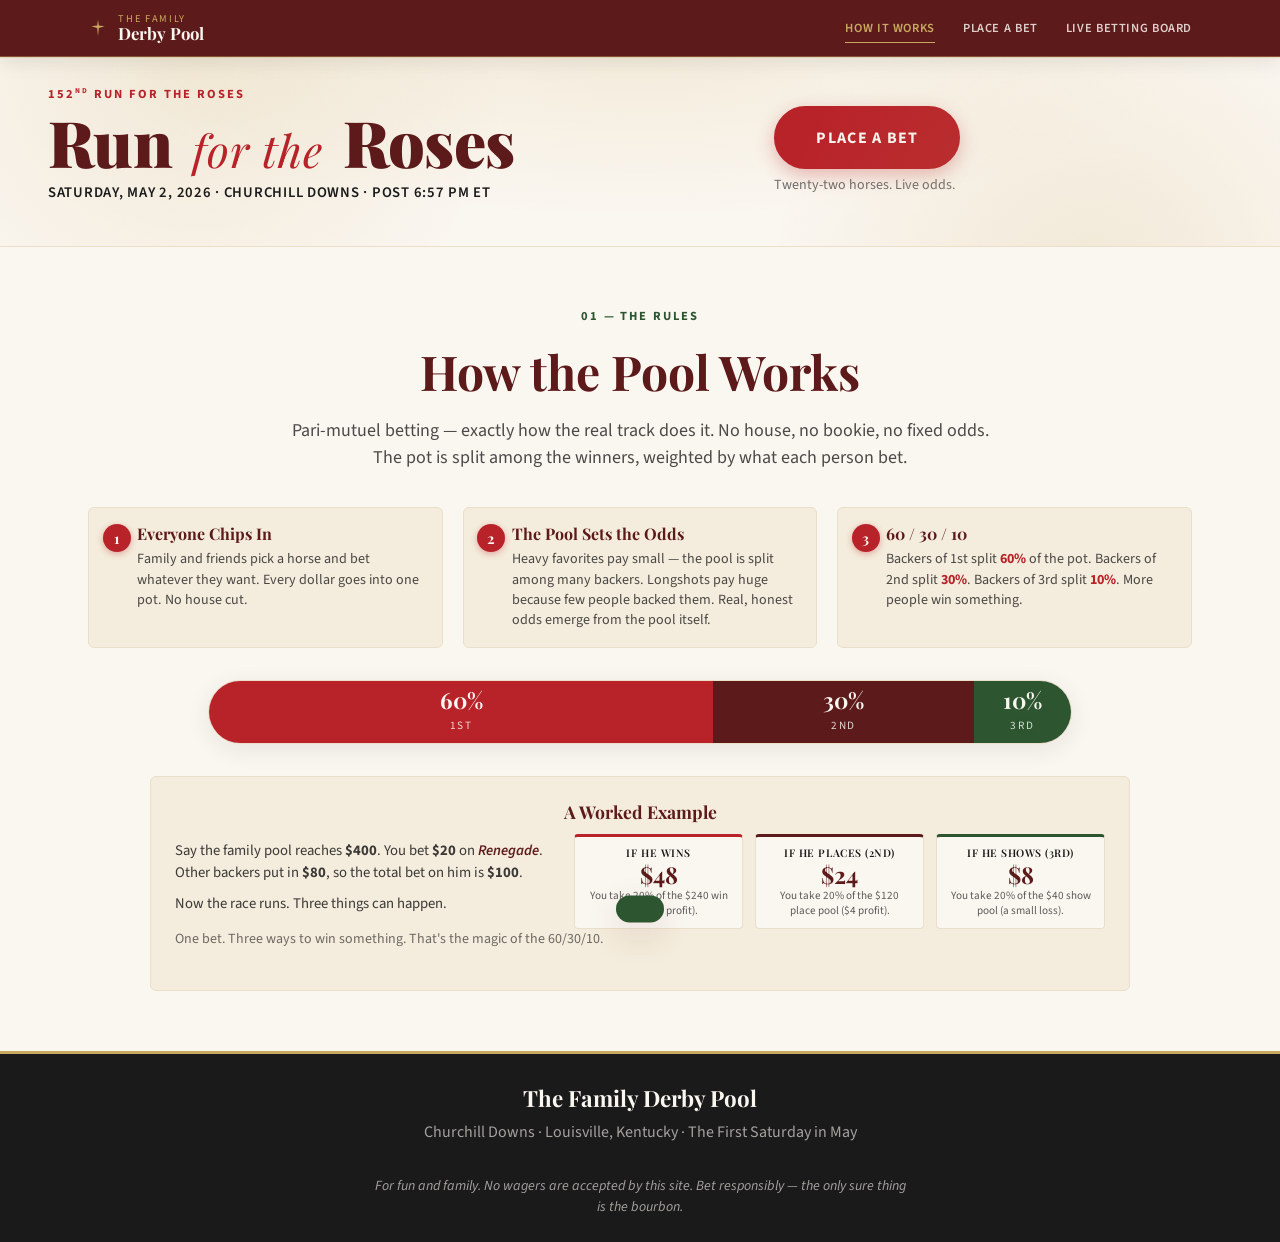
==== commit e276bc73: "Cloud-sync bets via Supabase + redesign field and pool pages Replaces the local-only mailto/localSto" ====
--- a/index.html
+++ b/index.html
@@ -25,11 +25,14 @@
           <span class="brand-line-2">Derby Pool</span>
         </span>
       </a>
-      <nav class="primary-nav">
+      <nav class="primary-nav" id="primary-nav">
         <a href="index.html" aria-current="page">How It Works</a>
         <a href="field.html">Place a Bet</a>
-        <a href="pool.html">The Pool</a>
+        <a href="pool.html">Live Betting Board</a>
       </nav>
+      <button class="nav-toggle" id="nav-toggle" type="button" aria-label="Toggle menu" aria-expanded="false" aria-controls="primary-nav">
+        <span class="nav-toggle-bars" aria-hidden="true"><span></span><span></span><span></span></span>
+      </button>
     </div>
   </header>
 
--- a/styles.css
+++ b/styles.css
@@ -167,6 +167,7 @@
   box-shadow: 0 1px 0 rgba(201, 169, 97, 0.25), 0 6px 18px rgba(0,0,0,0.08);
 }
 .nav-inner {
+  position: relative;
   max-width: var(--container);
   margin: 0 auto;
   padding: 0.85rem clamp(1rem, 4vw, 3rem);
@@ -235,8 +236,64 @@
 .primary-nav a:hover::after,
 .primary-nav a[aria-current="page"]::after { transform: scaleX(1); }
 
+.nav-toggle {
+  display: none;
+  align-items: center;
+  justify-content: center;
+  background: transparent;
+  border: 0;
+  padding: 0.5rem;
+  margin: -0.5rem -0.25rem -0.5rem 0;
+  color: var(--cream);
+  cursor: pointer;
+  border-radius: 4px;
+}
+.nav-toggle:focus-visible {
+  outline: 2px solid var(--champagne);
+  outline-offset: 2px;
+}
+.nav-toggle-bars {
+  display: inline-flex;
+  flex-direction: column;
+  gap: 4px;
+  width: 22px;
+}
+.nav-toggle-bars span {
+  display: block;
+  height: 2px;
+  background: currentColor;
+  border-radius: 2px;
+  transition: transform 200ms ease, opacity 200ms ease;
+  transform-origin: center;
+}
+.nav-toggle[aria-expanded="true"] .nav-toggle-bars span:nth-child(1) {
+  transform: translateY(6px) rotate(45deg);
+}
+.nav-toggle[aria-expanded="true"] .nav-toggle-bars span:nth-child(2) {
+  opacity: 0;
+}
+.nav-toggle[aria-expanded="true"] .nav-toggle-bars span:nth-child(3) {
+  transform: translateY(-6px) rotate(-45deg);
+}
+
 @media (max-width: 720px) {
-  .primary-nav { display: none; }
+  .nav-toggle { display: inline-flex; }
+  .primary-nav {
+    position: absolute;
+    top: calc(100% + 6px);
+    right: clamp(1rem, 4vw, 3rem);
+    flex-direction: column;
+    gap: 0.85rem;
+    background: var(--burgundy);
+    border: 1px solid rgba(201, 169, 97, 0.4);
+    border-radius: 8px;
+    padding: 0.9rem 1.1rem;
+    box-shadow: 0 10px 28px rgba(0, 0, 0, 0.28);
+    min-width: 11rem;
+    display: none;
+  }
+  .primary-nav.is-open { display: flex; }
+  .primary-nav a { padding: 0.4rem 0; }
 }
 
 /* --- Hero ---------------------------------------------------------------- */
@@ -673,11 +730,8 @@
 
 .horse-grid {
   display: grid;
-  grid-template-columns: repeat(auto-fill, minmax(245px, 1fr));
+  grid-template-columns: repeat(auto-fill, minmax(340px, 1fr));
   gap: 0.85rem;
-}
-.field-pane .horse-grid {
-  grid-template-columns: repeat(auto-fill, minmax(260px, 1fr));
 }
 
 .horse-card {
@@ -686,20 +740,129 @@
   border: 1px solid var(--cream-edge);
   border-radius: var(--r-card);
   padding: 0.7rem 0.85rem;
-  transition: transform 150ms ease, box-shadow 150ms ease, border-color 150ms ease, background 150ms ease;
+  transition: border-color 150ms ease, background 150ms ease, box-shadow 150ms ease;
   display: grid;
-  grid-template-columns: auto auto 1fr auto auto;
-  align-items: center;
-  column-gap: 0.65rem;
-  row-gap: 0.05rem;
+  grid-template-columns: minmax(0, 1fr) auto auto auto;
+  align-items: center;
+  column-gap: 0.6rem;
+  row-gap: 0;
+  user-select: none;
+}
+.horse-card .horse-name-col {
+  grid-column: 1;
+  min-width: 0;
+  display: flex;
+  flex-direction: column;
+  gap: 0.35rem;
+  align-items: flex-start;
+}
+.horse-card .odds-ml        { grid-column: 2; }
+.horse-card .odds-live      { grid-column: 3; }
+.horse-card .add-to-slip    { grid-column: 4; }
+.horse-card .horse-details  { grid-column: 1 / -1; display: none; }
+.horse-card.is-bio-open .horse-details { display: block; }
+
+.horse-meta-row {
+  display: flex;
+  align-items: center;
+  gap: 0.4rem;
+}
+.horse-post-pill {
+  display: inline-flex;
+  align-items: center;
+  justify-content: center;
+  background: var(--burgundy);
+  color: var(--cream);
+  font-family: var(--sans);
+  font-weight: 700;
+  font-size: 0.62rem;
+  letter-spacing: 0.05em;
+  padding: 0.16rem 0.4rem;
+  border-radius: 3px;
+  line-height: 1;
+}
+
+.bio-toggle {
+  appearance: none;
+  background: transparent;
+  border: 0;
+  padding: 0;
+  font-family: var(--sans);
+  font-size: 0.62rem;
+  font-weight: 700;
+  letter-spacing: var(--tracking-wide);
+  text-transform: uppercase;
+  color: var(--burgundy);
   cursor: pointer;
-  user-select: none;
-}
-.horse-card .horse-name   { grid-column: 3; }
-.horse-card .odds-ml      { grid-column: 4; }
-.horse-card .odds-live    { grid-column: 5; }
-.horse-card .horse-details{ grid-column: 1 / -1; display: none; }
-.horse-card.is-picked .horse-details { display: block; }
+  text-decoration: underline;
+  text-underline-offset: 2px;
+  text-decoration-thickness: 1px;
+}
+.bio-toggle::after {
+  content: " ▾";
+  display: inline-block;
+  text-decoration: none;
+  transition: transform 200ms ease;
+}
+.horse-card.is-bio-open .bio-toggle::after {
+  transform: rotate(180deg);
+  display: inline-block;
+}
+
+.add-to-slip {
+  appearance: none;
+  background: var(--derby-red);
+  color: var(--cream);
+  border: 0;
+  border-radius: 6px;
+  padding: 0.45rem 0.65rem;
+  font-family: var(--sans);
+  font-size: 0.66rem;
+  font-weight: 700;
+  letter-spacing: var(--tracking-wide);
+  text-transform: uppercase;
+  cursor: pointer;
+  white-space: nowrap;
+  transition: background 160ms ease, transform 100ms ease;
+}
+.add-to-slip:hover { background: #9c1e24; }
+.add-to-slip:active { transform: translateY(1px); }
+.add-to-slip[data-in-slip="true"] {
+  background: var(--cream);
+  color: var(--burgundy);
+  border: 1.5px solid var(--burgundy);
+  padding: calc(0.45rem - 1.5px) calc(0.65rem - 1.5px);
+}
+.add-to-slip[data-in-slip="true"]:hover {
+  background: var(--cream-warm);
+}
+.horse-card.is-in-slip {
+  border-color: var(--burgundy);
+  box-shadow: 0 0 0 2px rgba(122, 25, 30, 0.12);
+}
+
+@media (max-width: 540px) {
+  .horse-card {
+    column-gap: 0.35rem;
+    padding: 0.6rem 0.65rem;
+  }
+  .add-to-slip {
+    font-size: 0.58rem;
+    padding: 0.4rem 0.55rem;
+  }
+  .horse-name {
+    font-size: 0.92rem;
+  }
+  .odds-col {
+    padding: 0 0.25rem;
+  }
+  .odds-col .odds-value { font-size: 0.78rem; }
+  .odds-col .odds-label { font-size: 0.52rem; }
+  .horse-post {
+    font-size: 0.85rem;
+    padding: 0.2rem 0.4rem;
+  }
+}
 
 /* Card details revealed when a card is picked */
 .horse-details {
@@ -831,53 +994,6 @@
 .odds-live[data-state="active"]   .odds-value { color: var(--bluegrass); }
 .odds-live[data-state="favored"]  .odds-value { color: var(--derby-red); }
 .odds-live[data-state="longshot"] .odds-value { color: var(--burgundy); }
-.horse-card::after {
-  content: "Tap to Pick";
-  position: absolute;
-  top: -10px;
-  left: 0.6rem;
-  background: var(--derby-red);
-  color: var(--cream);
-  font-family: var(--sans);
-  font-weight: 700;
-  font-size: 0.6rem;
-  letter-spacing: var(--tracking-wide);
-  text-transform: uppercase;
-  padding: 0.2rem 0.55rem;
-  border-radius: var(--r-pill);
-  opacity: 0;
-  transform: translateY(2px);
-  transition: opacity 180ms ease, transform 180ms ease;
-  pointer-events: none;
-  z-index: 2;
-}
-.horse-card:hover {
-  transform: translateY(-2px);
-  box-shadow: var(--shadow-card);
-  border-color: var(--derby-red);
-}
-.horse-card:hover::after,
-.horse-card:focus-visible::after {
-  opacity: 1;
-  transform: translateY(0);
-}
-.horse-card:focus-visible {
-  outline: 2px solid var(--derby-red);
-  outline-offset: 3px;
-}
-.horse-card.is-picked {
-  border-color: var(--derby-red);
-  border-width: 2px;
-  padding: calc(0.7rem - 1px) calc(0.85rem - 1px);
-  background: linear-gradient(180deg, rgba(184, 35, 42, 0.08), transparent 40%), var(--cream-warm);
-}
-.horse-card.is-picked::after {
-  content: "✓ Picked";
-  opacity: 1;
-  transform: translateY(0);
-  background: var(--bluegrass);
-}
-.horse-card.is-picked:hover::after { content: "✓ Picked"; }
 .horse-card.is-favorite {
   border-color: var(--champagne);
   background:
@@ -900,35 +1016,25 @@
   z-index: 1;
 }
 
-.horse-post {
-  width: 30px;
-  height: 30px;
-  display: inline-flex;
-  align-items: center;
-  justify-content: center;
-  background: var(--burgundy);
-  color: var(--cream);
-  font-family: var(--serif);
-  font-weight: 700;
-  font-size: 0.95rem;
-  border-radius: 4px;
-  box-shadow: inset 0 0 0 1px rgba(201, 169, 97, 0.4);
-  align-self: center;
-}
 .horse-silks {
-  width: 8px;
-  height: 30px;
+  display: inline-block;
+  width: 6px;
+  height: 18px;
   border-radius: 2px;
   background: linear-gradient(180deg, var(--silks-a, #ccc) 50%, var(--silks-b, #888) 50%);
-  align-self: center;
+  flex-shrink: 0;
 }
 .horse-name {
   font-family: var(--serif);
   font-weight: 700;
   font-size: 1rem;
-  line-height: 1.15;
+  line-height: 1.2;
   color: var(--burgundy);
   margin: 0;
+  max-width: 100%;
+  white-space: nowrap;
+  overflow: hidden;
+  text-overflow: ellipsis;
 }
 .horse-credits {
   margin: 0;
@@ -1188,6 +1294,321 @@
 }
 .bet-actions .btn { flex: 1; min-width: 130px; padding: 0.75rem 1rem; font-size: 0.78rem; }
 
+/* --- Field section (full-width grid above the sticky bet slip) ---------- */
+.field-section {
+  max-width: var(--container);
+  margin: 0 auto;
+  padding: clamp(1rem, 3vw, 1.75rem) clamp(1rem, 3vw, 2rem) clamp(2rem, 4vw, 3rem);
+}
+.field-section-head {
+  margin-bottom: 1rem;
+  padding: 0 0.25rem;
+}
+.field-section-head h1 {
+  font-family: var(--serif);
+  font-size: clamp(1.5rem, 3.2vw, 2rem);
+  color: var(--burgundy);
+  margin: 0 0 0.25rem;
+}
+.field-section-head p { margin: 0; }
+
+/* Reserve room at the bottom so cards aren't hidden under the sticky slip */
+body[data-page="field"] {
+  padding-bottom: calc(72px + env(safe-area-inset-bottom));
+}
+
+/* --- Bet Slip (sticky bottom, DraftKings-style) ------------------------- */
+.bet-slip {
+  position: fixed;
+  left: 0;
+  right: 0;
+  bottom: 0;
+  z-index: 45;
+  background: var(--cream);
+  border-top: 1px solid var(--cream-edge);
+  box-shadow: 0 -10px 28px rgba(0, 0, 0, 0.12);
+  padding-bottom: env(safe-area-inset-bottom);
+}
+.slip-bar {
+  display: flex;
+  align-items: center;
+  gap: 0.75rem;
+  padding: 0.65rem clamp(1rem, 4vw, 3rem);
+  min-height: 64px;
+}
+.slip-bar-toggle {
+  flex: 1;
+  min-width: 0;
+  display: flex;
+  align-items: center;
+  gap: 0.85rem;
+  background: transparent;
+  border: 0;
+  padding: 0.4rem 0;
+  text-align: left;
+  font: inherit;
+  color: inherit;
+  cursor: pointer;
+}
+.slip-bar-toggle:focus-visible {
+  outline: 2px solid var(--burgundy);
+  outline-offset: 2px;
+  border-radius: 4px;
+}
+.slip-pill {
+  display: inline-flex;
+  align-items: center;
+  justify-content: center;
+  width: 32px;
+  height: 32px;
+  border-radius: 50%;
+  background: var(--burgundy);
+  color: var(--cream);
+  font-weight: 700;
+  font-size: 0.9rem;
+  flex-shrink: 0;
+  transition: background 200ms ease;
+}
+.bet-slip[data-state="empty"] .slip-pill {
+  background: var(--cream-edge);
+  color: var(--burgundy);
+}
+.slip-bar-line1 {
+  font-family: var(--serif);
+  font-weight: 700;
+  font-size: 1rem;
+  color: var(--charcoal);
+  white-space: nowrap;
+  overflow: hidden;
+  text-overflow: ellipsis;
+}
+.slip-bar-cta {
+  appearance: none;
+  background: var(--derby-red);
+  color: var(--cream);
+  border: 0;
+  border-radius: 999px;
+  padding: 0.7rem 1.25rem;
+  font-family: var(--sans);
+  font-size: 0.78rem;
+  font-weight: 700;
+  letter-spacing: var(--tracking-wide);
+  text-transform: uppercase;
+  cursor: pointer;
+  white-space: nowrap;
+  transition: background 160ms ease, transform 100ms ease, opacity 160ms ease;
+  flex-shrink: 0;
+}
+.slip-bar-cta:hover { background: #9c1e24; }
+.slip-bar-cta:active { transform: translateY(1px); }
+.slip-bar-cta:disabled {
+  opacity: 0.4;
+  cursor: not-allowed;
+}
+
+.slip-body {
+  max-height: 0;
+  overflow: hidden;
+  transition: max-height 320ms ease;
+}
+.bet-slip[data-expanded="true"] .slip-body {
+  max-height: min(72vh, 760px);
+  overflow-y: auto;
+  border-top: 1px solid var(--cream-edge);
+}
+
+.slip-form {
+  padding: 1rem clamp(1rem, 4vw, 3rem) 1.5rem;
+  display: flex;
+  flex-direction: column;
+  gap: 1rem;
+  max-width: 720px;
+  margin: 0 auto;
+}
+.slip-form .form-row { margin-bottom: 0; }
+
+.slip-pick-card {
+  display: flex;
+  align-items: center;
+  gap: 0.85rem;
+  padding: 0.85rem 1rem;
+  background: var(--cream-warm);
+  border: 1px solid var(--cream-edge);
+  border-radius: 8px;
+}
+.slip-pick-card[data-state="empty"] {
+  background: transparent;
+  border-style: dashed;
+}
+.slip-pick-silks {
+  display: inline-block;
+  width: 28px;
+  height: 28px;
+  border-radius: 6px;
+  background: linear-gradient(180deg, var(--silks-a, var(--cream-edge)) 50%, var(--silks-b, var(--cream-edge)) 50%);
+  border: 1px solid rgba(0, 0, 0, 0.1);
+  flex-shrink: 0;
+}
+.slip-pick-card[data-state="empty"] .slip-pick-silks {
+  background: var(--cream);
+}
+.slip-pick-meta {
+  display: flex;
+  flex-direction: column;
+  min-width: 0;
+}
+.slip-pick-name {
+  font-family: var(--serif);
+  font-weight: 700;
+  font-size: 1.05rem;
+  color: var(--burgundy);
+}
+.slip-pick-sub {
+  font-size: 0.78rem;
+  color: rgba(26, 26, 26, 0.65);
+}
+
+.slip-field {
+  display: flex;
+  flex-direction: column;
+  gap: 0.45rem;
+}
+.slip-stake-head {
+  display: flex;
+  align-items: center;
+  justify-content: space-between;
+  flex-wrap: wrap;
+  gap: 0.5rem;
+}
+.quick-stakes {
+  display: flex;
+  gap: 0.4rem;
+  flex-wrap: wrap;
+}
+.qs-btn {
+  appearance: none;
+  background: transparent;
+  border: 1px solid var(--cream-edge);
+  border-radius: 999px;
+  padding: 0.32rem 0.75rem;
+  font-size: 0.78rem;
+  font-weight: 600;
+  font-family: var(--sans);
+  color: var(--charcoal);
+  cursor: pointer;
+  transition: background 150ms ease, border-color 150ms ease, color 150ms ease;
+}
+.qs-btn:hover {
+  background: var(--cream-warm);
+  border-color: var(--burgundy);
+  color: var(--burgundy);
+}
+.qs-btn:active {
+  transform: translateY(1px);
+}
+
+/* Multi-pick slip items */
+.slip-empty {
+  text-align: center;
+  padding: 1.25rem 1rem;
+  margin: 0;
+  background: var(--cream-warm);
+  border: 1px dashed var(--cream-edge);
+  border-radius: 8px;
+  color: rgba(26, 26, 26, 0.6);
+  font-size: 0.85rem;
+}
+.slip-items {
+  list-style: none;
+  margin: 0;
+  padding: 0;
+  display: flex;
+  flex-direction: column;
+  gap: 0.6rem;
+}
+.slip-item {
+  display: grid;
+  grid-template-columns: auto 1fr 7rem auto;
+  align-items: center;
+  gap: 0.65rem;
+  padding: 0.7rem 0.85rem;
+  background: var(--cream-warm);
+  border: 1px solid var(--cream-edge);
+  border-radius: 8px;
+}
+.slip-item-silks {
+  display: inline-block;
+  width: 26px;
+  height: 26px;
+  border-radius: 5px;
+  background: linear-gradient(180deg, var(--silks-a, var(--cream-edge)) 50%, var(--silks-b, var(--cream-edge)) 50%);
+  border: 1px solid rgba(0, 0, 0, 0.1);
+  flex-shrink: 0;
+}
+.slip-item-meta {
+  min-width: 0;
+  display: flex;
+  flex-direction: column;
+  gap: 0.15rem;
+}
+.slip-item-name {
+  font-family: var(--serif);
+  font-weight: 700;
+  font-size: 0.95rem;
+  color: var(--burgundy);
+}
+.slip-item-projection {
+  font-size: 0.75rem;
+  color: rgba(26, 26, 26, 0.7);
+}
+.slip-item-stake {
+  width: 7rem;
+}
+.slip-item-stake input {
+  width: 100%;
+  padding: 0.5rem 0.5rem 0.5rem 1.6rem;
+  border: 1.5px solid var(--cream-edge);
+  border-radius: 4px;
+  background: var(--cream);
+  font-size: 0.95rem;
+  color: var(--charcoal);
+  font-variant-numeric: tabular-nums;
+}
+.slip-item-stake input:focus {
+  outline: none;
+  border-color: var(--derby-red);
+  box-shadow: 0 0 0 3px rgba(184, 35, 42, 0.12);
+}
+.slip-item-remove {
+  appearance: none;
+  background: transparent;
+  border: 0;
+  width: 28px;
+  height: 28px;
+  border-radius: 50%;
+  font-size: 1.25rem;
+  line-height: 1;
+  color: rgba(26, 26, 26, 0.55);
+  cursor: pointer;
+  transition: background 150ms ease, color 150ms ease;
+}
+.slip-item-remove:hover {
+  background: rgba(184, 35, 42, 0.1);
+  color: var(--derby-red);
+}
+
+@media (max-width: 540px) {
+  .slip-item {
+    grid-template-columns: auto 1fr auto;
+    grid-template-rows: auto auto;
+    column-gap: 0.6rem;
+  }
+  .slip-item-silks { grid-row: 1; grid-column: 1; }
+  .slip-item-meta { grid-row: 1; grid-column: 2; }
+  .slip-item-remove { grid-row: 1; grid-column: 3; }
+  .slip-item-stake { grid-row: 2; grid-column: 1 / -1; width: 100%; }
+}
+
 /* --- Pool ---------------------------------------------------------------- */
 .pool-section { background: var(--cream); }
 
@@ -1231,8 +1652,190 @@
   border: 1px solid var(--cream-edge);
   border-radius: var(--r-card);
   padding: 1rem 1.1rem;
+  margin-top: 1.5rem;
 }
 .ledger-shell h3 { margin-bottom: 0.65rem; }
+
+/* --- Live Betting Board (bar chart per horse) --------------------------- */
+.board-shell {
+  background: var(--cream-warm);
+  border: 1px solid var(--cream-edge);
+  border-top: 3px solid var(--burgundy);
+  border-radius: var(--r-card);
+  padding: 1.25rem;
+  margin-top: 1.5rem;
+}
+.board-head {
+  display: flex;
+  align-items: flex-start;
+  justify-content: space-between;
+  gap: 1rem;
+  margin-bottom: 1rem;
+  flex-wrap: wrap;
+}
+.board-head h2 {
+  font-family: var(--serif);
+  margin: 0 0 0.15rem;
+  font-size: clamp(1.1rem, 2.4vw, 1.4rem);
+  color: var(--burgundy);
+}
+.board-sub { margin: 0; }
+.board-empty {
+  text-align: center;
+  padding: 1.5rem 1rem;
+  margin: 0;
+  background: var(--cream);
+  border: 1px dashed var(--cream-edge);
+  border-radius: 8px;
+}
+.board-bars {
+  list-style: none;
+  margin: 0;
+  padding: 0;
+  display: flex;
+  flex-direction: column;
+  gap: 1rem;
+}
+.board-bar {
+  display: grid;
+  gap: 0.4rem;
+}
+.board-bar-row1 {
+  display: flex;
+  align-items: center;
+  gap: 0.55rem;
+  font-size: 0.92rem;
+}
+.board-bar-row1 .silks {
+  display: inline-block;
+  width: 6px;
+  height: 22px;
+  border-radius: 2px;
+  background: linear-gradient(180deg, var(--silks-a, #ccc) 50%, var(--silks-b, #888) 50%);
+  flex-shrink: 0;
+}
+.board-bar-row1 .post {
+  font-family: var(--sans);
+  font-weight: 700;
+  font-size: 0.62rem;
+  color: var(--cream);
+  background: var(--burgundy);
+  padding: 0.18rem 0.4rem;
+  border-radius: 3px;
+  flex-shrink: 0;
+  letter-spacing: 0.05em;
+}
+.board-bar-row1 .name {
+  font-family: var(--serif);
+  font-weight: 700;
+  color: var(--burgundy);
+  flex: 1 1 auto;
+  white-space: nowrap;
+  overflow: hidden;
+  text-overflow: ellipsis;
+  min-width: 0;
+}
+.board-bar-row1 .total {
+  font-family: var(--serif);
+  font-weight: 700;
+  color: var(--charcoal);
+  font-variant-numeric: tabular-nums;
+}
+.board-bar-row1 .live-odds {
+  font-size: 0.72rem;
+  color: var(--bluegrass);
+  font-weight: 700;
+  letter-spacing: 0.02em;
+  background: rgba(34, 139, 34, 0.08);
+  padding: 0.12rem 0.45rem;
+  border-radius: 3px;
+}
+.board-bar.is-favored .live-odds {
+  color: var(--derby-red);
+  background: rgba(184, 35, 42, 0.08);
+}
+.board-bar-track {
+  position: relative;
+  height: 14px;
+  background: var(--cream);
+  border: 1px solid var(--cream-edge);
+  border-radius: 7px;
+  overflow: hidden;
+}
+.board-bar-fill {
+  height: 100%;
+  background: linear-gradient(90deg, var(--burgundy), var(--derby-red));
+  border-radius: 7px 0 0 7px;
+  transition: width 700ms cubic-bezier(0.16, 1, 0.3, 1);
+}
+.board-bar.is-favored .board-bar-fill {
+  background: linear-gradient(90deg, #b8860b, var(--champagne));
+  box-shadow: inset 0 0 0 1px rgba(255, 255, 255, 0.25);
+}
+.board-bar-meta {
+  display: flex;
+  align-items: center;
+  justify-content: space-between;
+  gap: 0.6rem;
+  flex-wrap: wrap;
+  font-size: 0.74rem;
+  color: rgba(26, 26, 26, 0.65);
+}
+.board-bar-pct {
+  font-weight: 700;
+  color: var(--burgundy);
+  font-variant-numeric: tabular-nums;
+}
+.board-bar-people {
+  display: inline-block;
+}
+.board-bar-people summary {
+  cursor: pointer;
+  font-family: var(--sans);
+  font-size: 0.72rem;
+  font-weight: 600;
+  letter-spacing: 0.02em;
+  color: var(--burgundy);
+  user-select: none;
+  list-style: none;
+  display: inline-flex;
+  align-items: center;
+  gap: 0.25rem;
+}
+.board-bar-people summary::-webkit-details-marker { display: none; }
+.board-bar-people summary::after {
+  content: "▾";
+  display: inline-block;
+  font-size: 0.7rem;
+  transition: transform 200ms ease;
+}
+.board-bar-people[open] summary::after {
+  transform: rotate(180deg);
+}
+.board-bar-people summary:hover {
+  color: var(--derby-red);
+}
+.board-bar-bettors {
+  display: flex;
+  flex-wrap: wrap;
+  gap: 0.3rem;
+  margin-top: 0.55rem;
+}
+.bettor-chip {
+  background: var(--cream);
+  border: 1px solid var(--cream-edge);
+  border-radius: 999px;
+  padding: 0.12rem 0.55rem;
+  font-size: 0.72rem;
+  color: var(--charcoal);
+  font-variant-numeric: tabular-nums;
+}
+
+@media (max-width: 540px) {
+  .board-shell { padding: 1rem; }
+  .board-bar-row1 { font-size: 0.85rem; }
+  .board-bar-row1 .total { font-size: 0.95rem; }
+}
 
 .ledger {
   list-style: none;
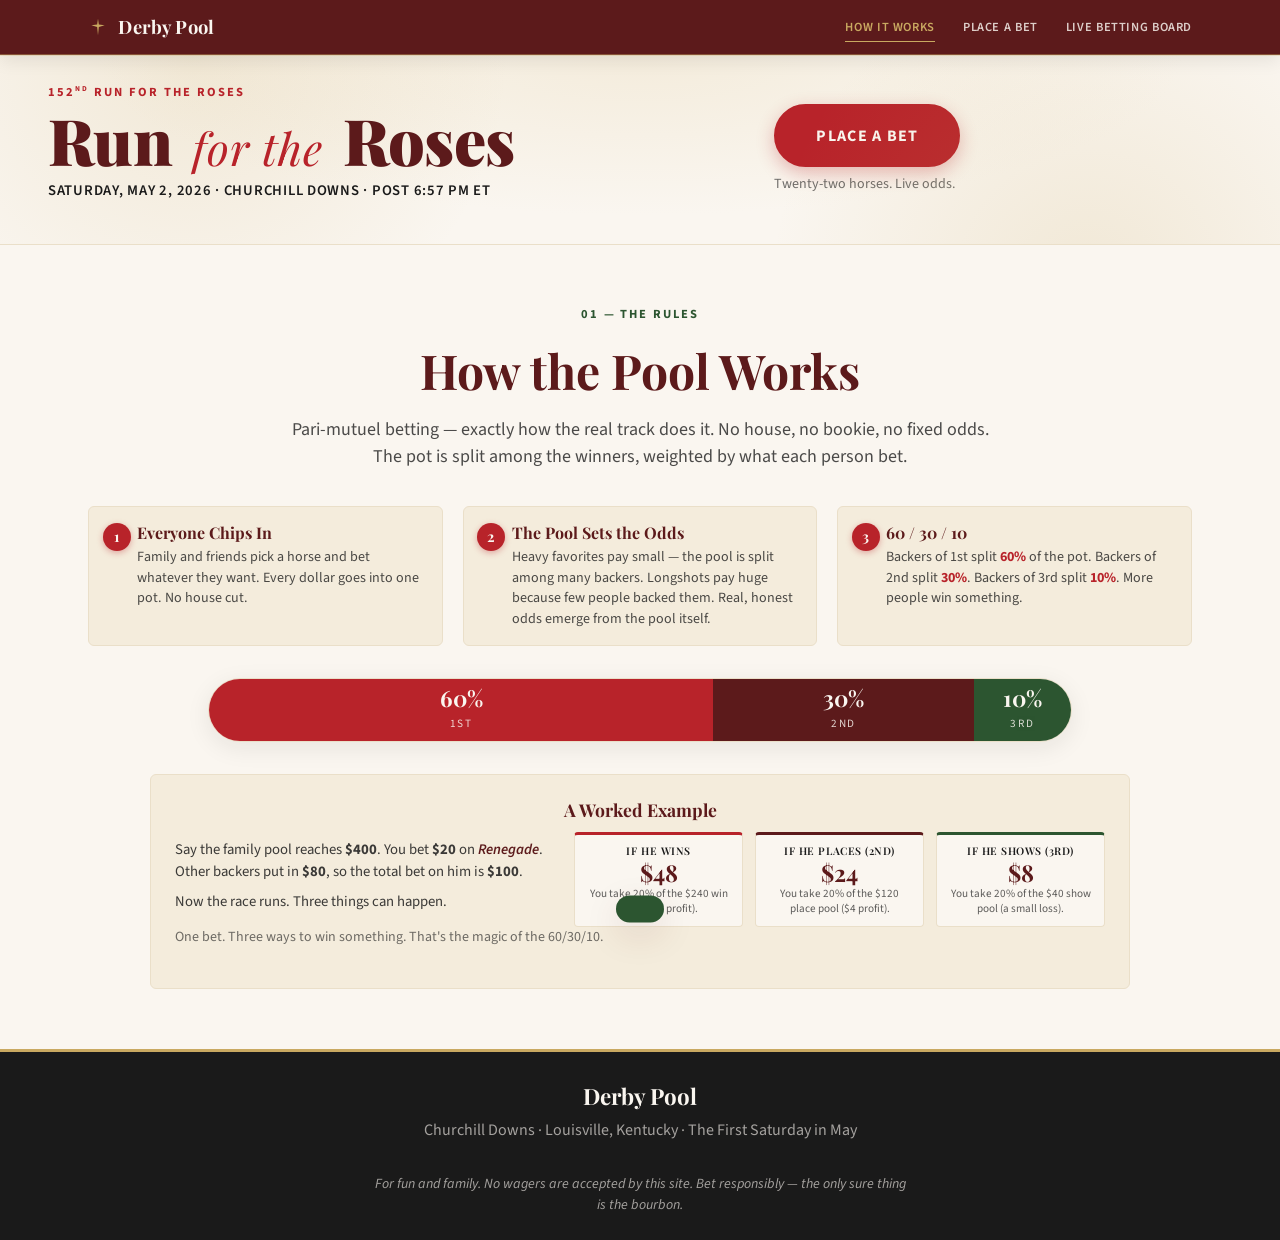
==== commit 77edb989: "Simplify brand to "Derby Pool" Drops "The Family" from page titles, header brand, footer, and copy-s" ====
--- a/index.html
+++ b/index.html
@@ -3,8 +3,8 @@
 <head>
   <meta charset="UTF-8" />
   <meta name="viewport" content="width=device-width, initial-scale=1.0" />
-  <title>The Family Derby Pool · 152nd Run for the Roses</title>
-  <meta name="description" content="The Family &amp; Friends Kentucky Derby pool. Pari-mutuel betting with a 60/30/10 split across win, place, and show." />
+  <title>Derby Pool · 152nd Run for the Roses</title>
+  <meta name="description" content="The Kentucky Derby pool. Pari-mutuel betting with a 60/30/10 split across win, place, and show." />
   <link rel="preconnect" href="https://fonts.googleapis.com" />
   <link rel="preconnect" href="https://fonts.gstatic.com" crossorigin />
   <link
@@ -20,10 +20,7 @@
         <span class="brand-mark" aria-hidden="true">
           <svg viewBox="0 0 24 24" width="20" height="20"><path d="M12 2 L13 9 L20 10 L13 12 L12 22 L11 12 L4 10 L11 9 Z" fill="currentColor"/></svg>
         </span>
-        <span class="brand-text">
-          <span class="brand-line-1">The Family</span>
-          <span class="brand-line-2">Derby Pool</span>
-        </span>
+        <span class="brand-text">Derby Pool</span>
       </a>
       <nav class="primary-nav" id="primary-nav">
         <a href="index.html" aria-current="page">How It Works</a>
@@ -118,7 +115,7 @@
   <footer class="site-footer">
     <div class="footer-inner">
       <div class="footer-brand">
-        <p class="footer-title">The Family Derby Pool</p>
+        <p class="footer-title">Derby Pool</p>
         <p class="muted">Churchill Downs · Louisville, Kentucky · The First Saturday in May</p>
       </div>
       <p class="muted small footer-fine">For fun and family. No wagers are accepted by this site. Bet responsibly — the only sure thing is the bourbon.</p>
--- a/styles.css
+++ b/styles.css
@@ -1,5 +1,5 @@
 /* ==========================================================================
-   The Family Derby Pool — styles
+   Derby Pool — styles
    Brand tokens from the Kentucky Derby Style Guide v1.0
    ========================================================================== */
 
@@ -188,21 +188,11 @@
   display: inline-flex;
 }
 .brand-text {
-  display: inline-flex;
-  flex-direction: column;
+  font-family: var(--serif);
+  font-size: 1.15rem;
+  font-weight: 700;
+  letter-spacing: 0.01em;
   line-height: 1.05;
-}
-.brand-line-1 {
-  font-family: var(--sans);
-  font-size: 0.65rem;
-  letter-spacing: var(--tracking-wide);
-  text-transform: uppercase;
-  color: var(--champagne);
-}
-.brand-line-2 {
-  font-family: var(--serif);
-  font-size: 1.05rem;
-  font-weight: 700;
 }
 
 .primary-nav {
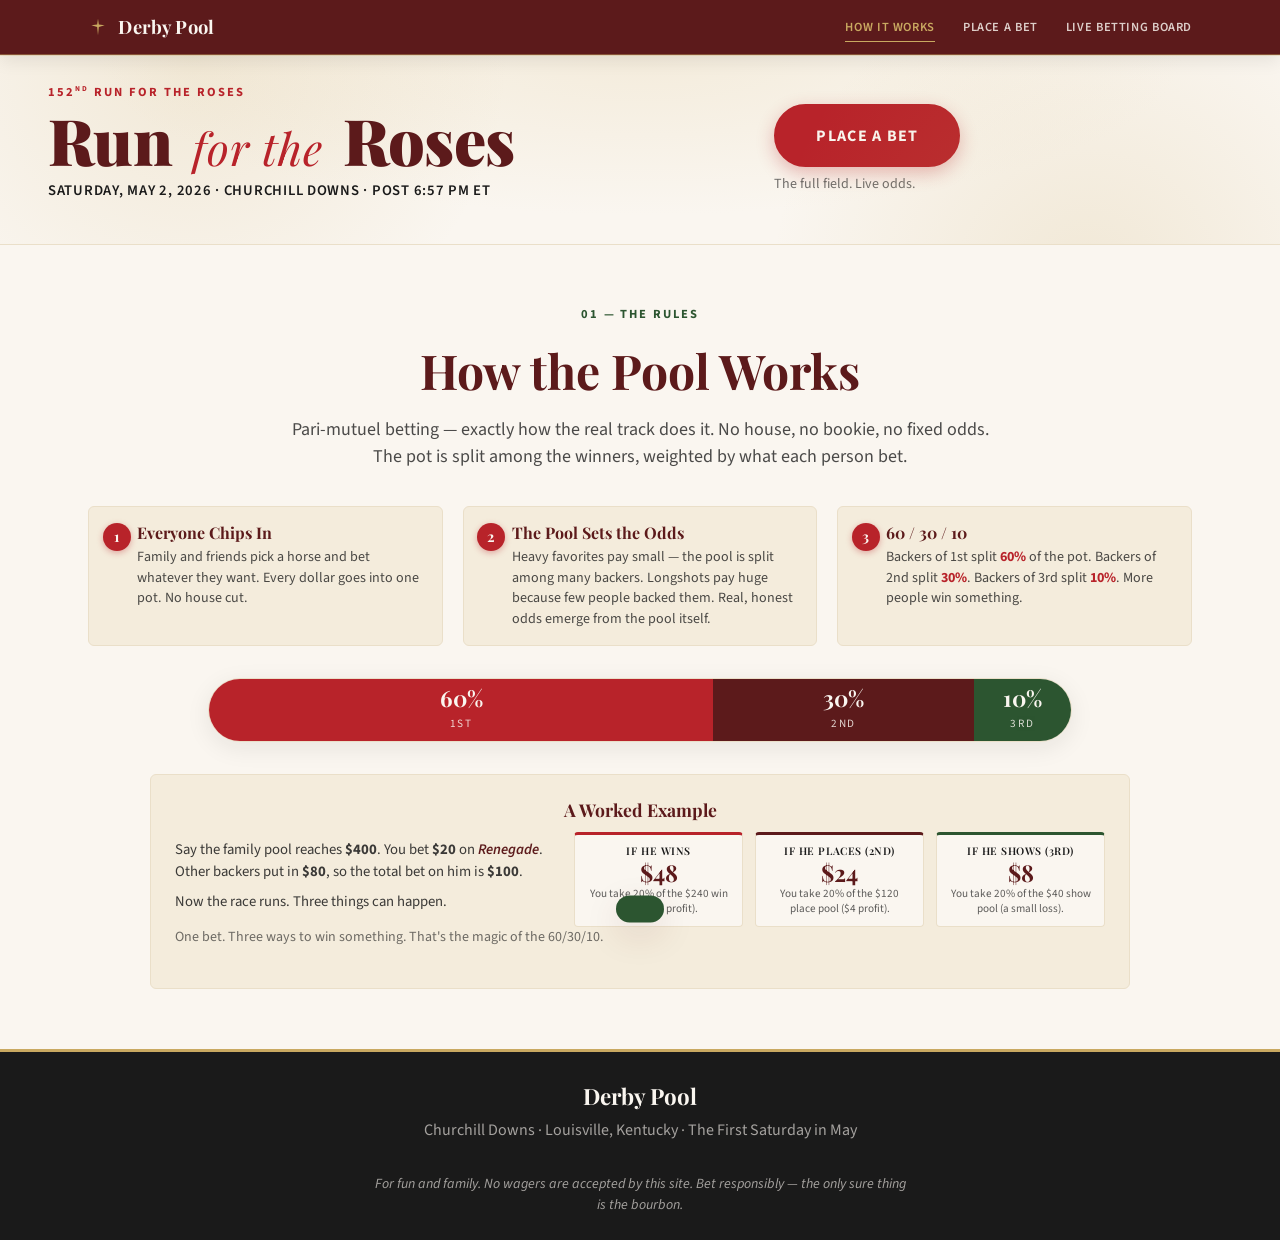
==== commit 457feefe: "Update to official morning line odds + post positions Updates the field to match Churchill Downs' of" ====
--- a/index.html
+++ b/index.html
@@ -43,7 +43,7 @@
         </div>
         <aside class="hero-aside">
           <a href="field.html" class="btn btn-primary btn-hero-cta">Place a Bet</a>
-          <p class="muted small hero-cta-sub">Twenty-two horses. Live odds.</p>
+          <p class="muted small hero-cta-sub">The full field. Live odds.</p>
         </aside>
       </div>
     </section>
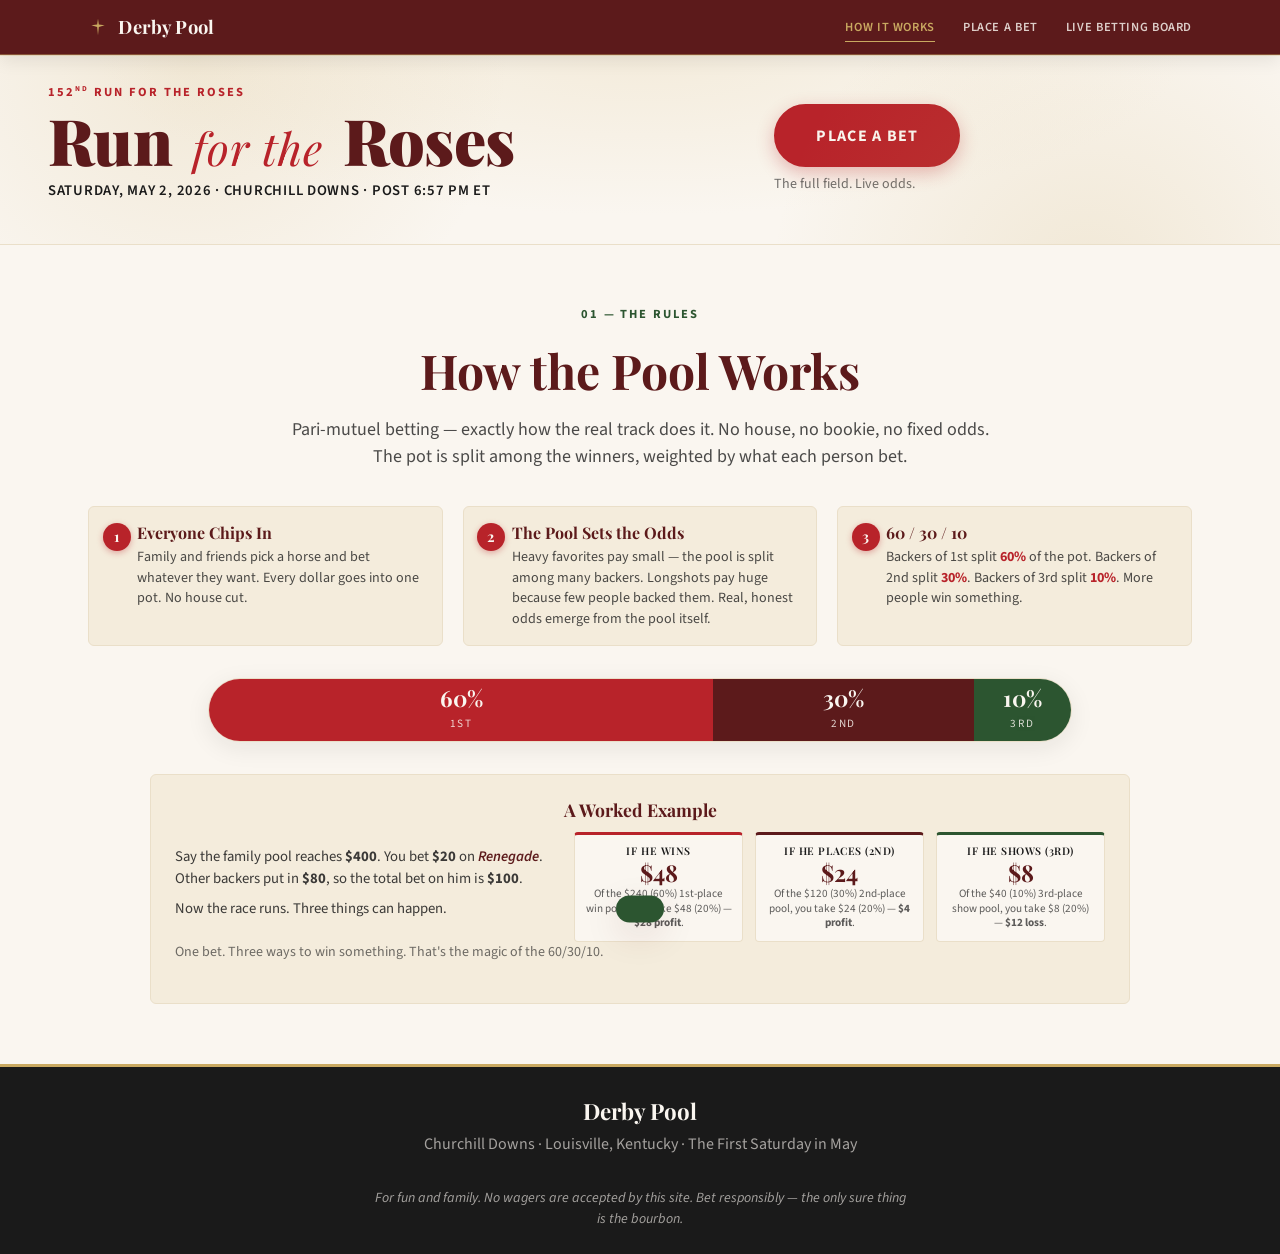
==== commit 6bdf60f5: "Make worked example explicit; fix mobile keyboard dismissing on stake input - Worked Example cards n" ====
--- a/index.html
+++ b/index.html
@@ -92,17 +92,17 @@
             <div class="result-card win">
               <h4>If he wins</h4>
               <p class="result-amount">$48</p>
-              <p class="result-detail">You take 20% of the $240 win pool ($28 profit).</p>
+              <p class="result-detail">Of the $240 (60%) 1st-place win pool, you take $48 (20%) — <strong>$28 profit</strong>.</p>
             </div>
             <div class="result-card place">
               <h4>If he places (2nd)</h4>
               <p class="result-amount">$24</p>
-              <p class="result-detail">You take 20% of the $120 place pool ($4 profit).</p>
+              <p class="result-detail">Of the $120 (30%) 2nd-place pool, you take $24 (20%) — <strong>$4 profit</strong>.</p>
             </div>
             <div class="result-card show">
               <h4>If he shows (3rd)</h4>
               <p class="result-amount">$8</p>
-              <p class="result-detail">You take 20% of the $40 show pool (a small loss).</p>
+              <p class="result-detail">Of the $40 (10%) 3rd-place show pool, you take $8 (20%) — <strong>$12 loss</strong>.</p>
             </div>
           </div>
         </div>
